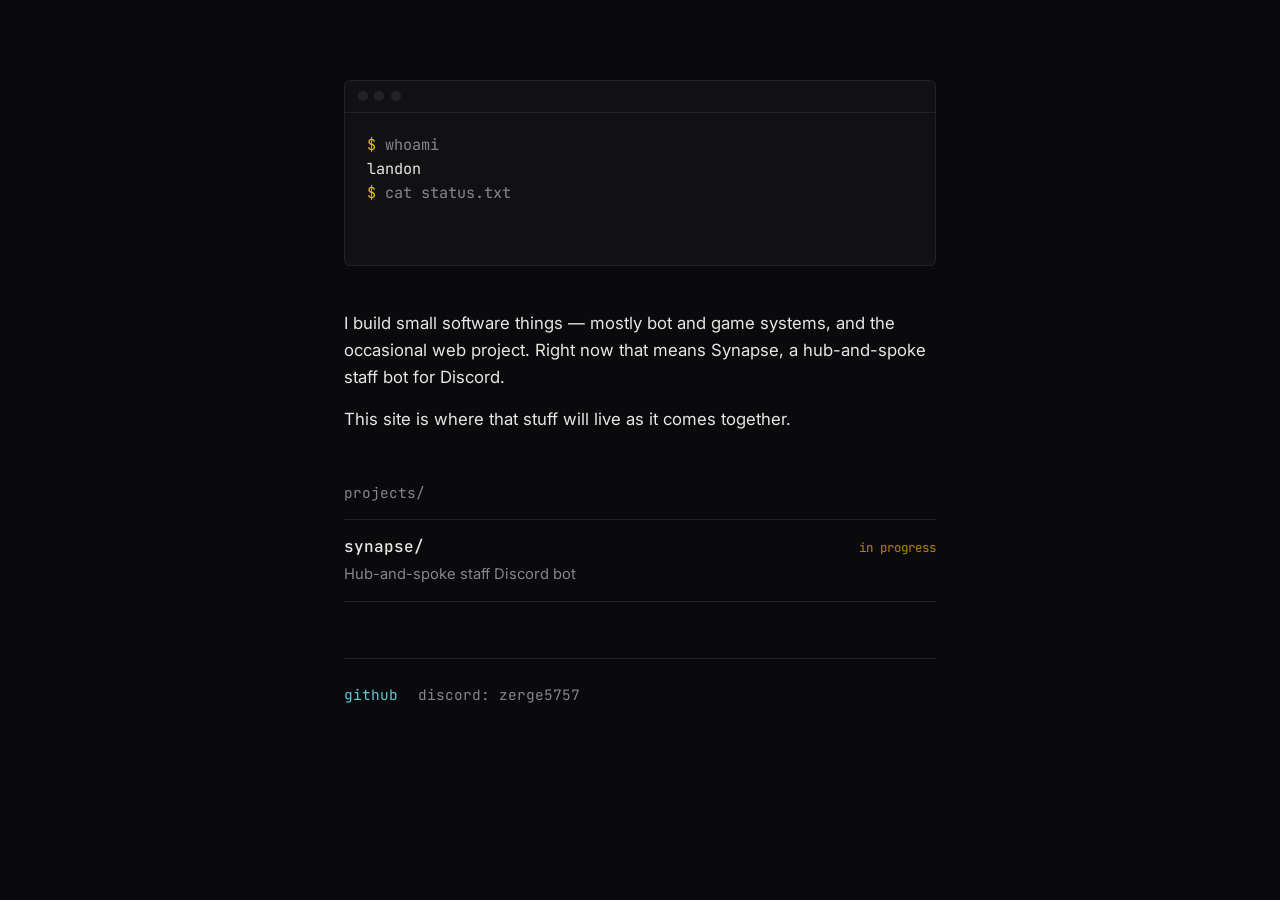
==== index.html @ 029aea65 "Add files via upload" ====
<!DOCTYPE html>
<html lang="en">
<head>
<meta charset="UTF-8">
<meta name="viewport" content="width=device-width, initial-scale=1.0">
<title>landonprojects</title>
<meta name="description" content="Landon's projects — bots, games, and small web things.">
<link rel="preconnect" href="https://fonts.googleapis.com">
<link rel="preconnect" href="https://fonts.gstatic.com" crossorigin>
<link href="https://fonts.googleapis.com/css2?family=JetBrains+Mono:wght@400;500;700&family=Inter:wght@400;500&display=swap" rel="stylesheet">
<style>
  :root {
    --bg: #0a0a0c;
    --bg-raised: #111114;
    --border: #232326;
    --amber: #ffb300;
    --amber-dim: #b8830a;
    --cyan: #5fc9d9;
    --text: #e8e6e1;
    --muted: #85858c;
    --mono: 'JetBrains Mono', ui-monospace, monospace;
    --sans: 'Inter', system-ui, sans-serif;
  }

  * { box-sizing: border-box; }

  html { color-scheme: dark; }

  body {
    margin: 0;
    background: var(--bg);
    color: var(--text);
    font-family: var(--sans);
    line-height: 1.6;
    -webkit-font-smoothing: antialiased;
  }

  a { color: var(--cyan); text-decoration: none; border-bottom: 1px solid transparent; }
  a:hover, a:focus-visible { border-bottom-color: var(--cyan); }
  a:focus-visible, button:focus-visible { outline: 2px solid var(--amber); outline-offset: 3px; }

  .wrap {
    max-width: 640px;
    margin: 0 auto;
    padding: 5rem 1.5rem 4rem;
  }

  /* ---------- terminal hero ---------- */

  .terminal {
    background: var(--bg-raised);
    border: 1px solid var(--border);
    border-radius: 6px;
    overflow: hidden;
    font-family: var(--mono);
    font-size: 0.95rem;
  }

  .terminal-bar {
    display: flex;
    gap: 0.4rem;
    padding: 0.65rem 0.8rem;
    border-bottom: 1px solid var(--border);
  }

  .dot {
    width: 10px;
    height: 10px;
    border-radius: 50%;
    background: var(--border);
  }

  .terminal-body {
    padding: 1.25rem 1.4rem 1.5rem;
    min-height: 9.5rem;
    white-space: pre-wrap;
    word-break: break-word;
  }

  .prompt { color: var(--amber); }
  .out { color: var(--text); }
  .dim { color: var(--muted); }

  .cursor {
    display: inline-block;
    width: 0.55em;
    height: 1em;
    background: var(--amber);
    vertical-align: text-bottom;
    animation: blink 1s steps(1) infinite;
  }

  @keyframes blink { 50% { opacity: 0; } }

  /* ---------- about ---------- */

  .about {
    margin-top: 2.75rem;
    font-size: 1.05rem;
    color: var(--text);
  }

  .about p { margin: 0 0 1rem; max-width: 62ch; }
  .about p:last-child { margin-bottom: 0; }

  /* ---------- projects ---------- */

  .projects { margin-top: 3rem; }

  .section-heading {
    font-family: var(--mono);
    font-size: 0.9rem;
    color: var(--muted);
    margin: 0 0 0.9rem;
  }

  .project-row {
    display: flex;
    align-items: baseline;
    justify-content: space-between;
    gap: 1rem;
    padding: 0.9rem 0;
    border-top: 1px solid var(--border);
  }

  .project-row:last-child { border-bottom: 1px solid var(--border); }

  .project-name {
    font-family: var(--mono);
    font-weight: 500;
    color: var(--text);
  }

  .project-desc {
    color: var(--muted);
    font-size: 0.92rem;
    margin-top: 0.2rem;
  }

  .project-status {
    font-family: var(--mono);
    font-size: 0.78rem;
    color: var(--amber-dim);
    white-space: nowrap;
    flex-shrink: 0;
  }

  /* ---------- footer ---------- */

  footer {
    margin-top: 3.5rem;
    padding-top: 1.5rem;
    border-top: 1px solid var(--border);
    display: flex;
    flex-wrap: wrap;
    gap: 1.25rem;
    font-family: var(--mono);
    font-size: 0.9rem;
  }

  .footer-item { color: var(--muted); }

  @media (max-width: 480px) {
    .wrap { padding: 3rem 1.25rem 3rem; }
    .project-row { flex-direction: column; gap: 0.15rem; }
  }

  @media (prefers-reduced-motion: reduce) {
    .cursor { animation: none; }
  }
</style>
</head>
<body>

<div class="wrap">

  <div class="terminal">
    <div class="terminal-bar">
      <span class="dot"></span><span class="dot"></span><span class="dot"></span>
    </div>
    <div class="terminal-body" id="term"></div>
  </div>

  <div class="about">
    <p>I build small software things — mostly bot and game systems, and the occasional web project. Right now that means Synapse, a hub-and-spoke staff bot for Discord.</p>
    <p>This site is where that stuff will live as it comes together.</p>
  </div>

  <div class="projects">
    <p class="section-heading">projects/</p>
    <div class="project-row">
      <div>
        <div class="project-name">synapse/</div>
        <div class="project-desc">Hub-and-spoke staff Discord bot</div>
      </div>
      <div class="project-status">in progress</div>
    </div>
  </div>

  <footer>
    <a href="https://github.com/Gameswithlandon" target="_blank" rel="noopener">github</a>
    <span class="footer-item">discord: zerge5757</span>
  </footer>

</div>

<script>
  const lines = [
    { type: 'prompt', text: 'whoami' },
    { type: 'out',    text: 'landon' },
    { type: 'prompt', text: 'cat status.txt' },
    { type: 'out',    text: 'building synapse — check back soon' },
  ];

  const term = document.getElementById('term');
  const reduceMotion = window.matchMedia('(prefers-reduced-motion: reduce)').matches;

  function render(instant) {
    term.innerHTML = '';
    if (instant) {
      lines.forEach(l => appendLine(l, true));
      appendCursorLine();
      return;
    }
    typeSequence();
  }

  function appendLine(l, instant) {
    const row = document.createElement('div');
    if (l.type === 'prompt') {
      row.innerHTML = '<span class="prompt">$</span> <span class="dim">' + l.text + '</span>';
    } else {
      row.innerHTML = '<span class="out">' + l.text + '</span>';
    }
    term.appendChild(row);
  }

  function appendCursorLine() {
    const row = document.createElement('div');
    row.innerHTML = '<span class="prompt">$</span> <span class="cursor"></span>';
    term.appendChild(row);
  }

  async function typeSequence() {
    for (const l of lines) {
      const row = document.createElement('div');
      term.appendChild(row);
      if (l.type === 'prompt') {
        row.innerHTML = '<span class="prompt">$</span> <span class="dim"></span>';
        const target = row.querySelector('.dim');
        await typeInto(target, l.text, 28);
        await sleep(220);
      } else {
        row.innerHTML = '<span class="out"></span>';
        const target = row.querySelector('.out');
        await typeInto(target, l.text, 12);
        await sleep(160);
      }
    }
    appendCursorLine();
  }

  function typeInto(el, text, speed) {
    return new Promise(resolve => {
      let i = 0;
      const id = setInterval(() => {
        el.textContent = text.slice(0, ++i);
        if (i >= text.length) { clearInterval(id); resolve(); }
      }, speed);
    });
  }

  function sleep(ms) { return new Promise(r => setTimeout(r, ms)); }

  render(reduceMotion);
</script>

</body>
</html>
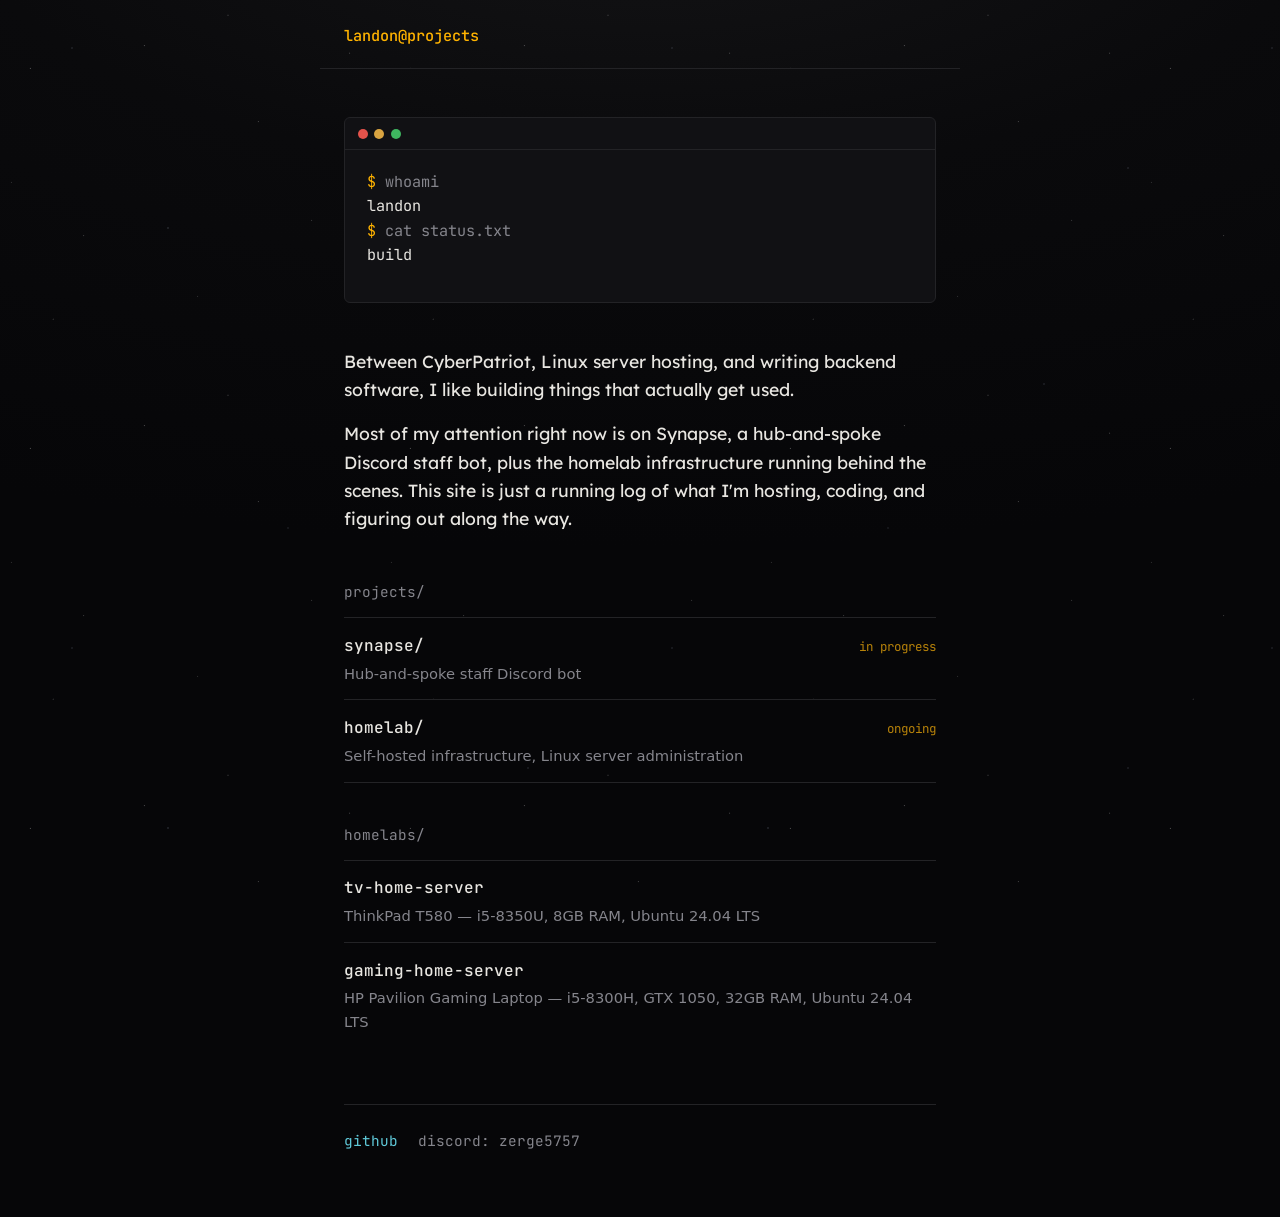
==== commit 565f3e4a: "Revise title, meta tags, and styles in index.html Updated the title and meta description for improve" ====
--- a/index.html
+++ b/index.html
@@ -3,11 +3,20 @@
 <head>
 <meta charset="UTF-8">
 <meta name="viewport" content="width=device-width, initial-scale=1.0">
-<title>landonprojects</title>
-<meta name="description" content="Landon's projects — bots, games, and small web things.">
+<title>Landon Projects</title>
+<meta name="description" content="Landon — backend software, Linux hosting, and Discord bots.">
+<meta name="theme-color" content="#0a0a0c">
+<link rel="icon" href="data:image/svg+xml,%3Csvg xmlns='http://www.w3.org/2000/svg' viewBox='0 0 32 32'%3E%3Crect width='32' height='32' rx='6' fill='%230a0a0c'/%3E%3Ctext x='7' y='23' font-family='monospace' font-size='20' fill='%23ffb300'%3E%3E%3C/text%3E%3C/svg%3E">
+<meta property="og:title" content="Landon Projects">
+<meta property="og:description" content="Landon — backend software, Linux hosting, and Discord bots.">
+<meta property="og:type" content="website">
+<meta property="og:url" content="https://landonprojects.com">
+<meta name="twitter:card" content="summary">
+<meta name="twitter:title" content="Landon Projects">
+<meta name="twitter:description" content="Landon — backend software, Linux hosting, and Discord bots.">
 <link rel="preconnect" href="https://fonts.googleapis.com">
 <link rel="preconnect" href="https://fonts.gstatic.com" crossorigin>
-<link href="https://fonts.googleapis.com/css2?family=JetBrains+Mono:wght@400;500;700&family=Inter:wght@400;500&display=swap" rel="stylesheet">
+<link href="https://fonts.googleapis.com/css2?family=JetBrains+Mono:wght@400;500;700&family=Lexend:wght@400;500&display=swap" rel="stylesheet">
 <style>
   :root {
     --bg: #0a0a0c;
@@ -19,7 +28,8 @@
     --text: #e8e6e1;
     --muted: #85858c;
     --mono: 'JetBrains Mono', ui-monospace, monospace;
-    --sans: 'Inter', system-ui, sans-serif;
+    --accent: 'Lexend', system-ui, sans-serif;
+    --sans: system-ui, sans-serif;
   }
 
   * { box-sizing: border-box; }
@@ -28,11 +38,51 @@
 
   body {
     margin: 0;
-    background: var(--bg);
+    position: relative;
+    background: radial-gradient(ellipse 120% 55% at 50% -10%, #141416 0%, #0a0a0c 45%, #060608 100%);
     color: var(--text);
     font-family: var(--sans);
     line-height: 1.6;
     -webkit-font-smoothing: antialiased;
+    min-height: 100vh;
+  }
+
+  body::before,
+  body::after {
+    content: '';
+    position: fixed;
+    inset: 0;
+    pointer-events: none;
+    z-index: 0;
+  }
+
+  body::before {
+    background-image:
+      radial-gradient(1px 1px at 8% 18%, rgba(255,255,255,0.55), transparent 100%),
+      radial-gradient(1px 1px at 22% 62%, rgba(255,255,255,0.4), transparent 100%),
+      radial-gradient(1px 1px at 38% 12%, rgba(255,255,255,0.5), transparent 100%),
+      radial-gradient(1px 1px at 52% 78%, rgba(255,255,255,0.3), transparent 100%),
+      radial-gradient(1px 1px at 68% 32%, rgba(255,255,255,0.45), transparent 100%),
+      radial-gradient(1px 1px at 82% 58%, rgba(255,255,255,0.35), transparent 100%),
+      radial-gradient(1px 1px at 14% 84%, rgba(255,255,255,0.4), transparent 100%),
+      radial-gradient(1px 1px at 92% 14%, rgba(255,255,255,0.45), transparent 100%),
+      radial-gradient(1px 1px at 3% 48%, rgba(255,255,255,0.3), transparent 100%),
+      radial-gradient(1px 1px at 60% 4%, rgba(255,255,255,0.45), transparent 100%);
+    background-repeat: repeat;
+    background-size: 380px 380px;
+    opacity: 0.55;
+  }
+
+  body::after {
+    background-image:
+      radial-gradient(1.5px 1.5px at 28% 38%, rgba(210,225,255,0.5), transparent 100%),
+      radial-gradient(1.5px 1.5px at 74% 64%, rgba(210,225,255,0.4), transparent 100%),
+      radial-gradient(1.5px 1.5px at 48% 88%, rgba(210,225,255,0.35), transparent 100%),
+      radial-gradient(1.5px 1.5px at 12% 8%, rgba(210,225,255,0.4), transparent 100%),
+      radial-gradient(1.5px 1.5px at 88% 28%, rgba(210,225,255,0.4), transparent 100%);
+    background-repeat: repeat;
+    background-size: 600px 600px;
+    opacity: 0.4;
   }
 
   a { color: var(--cyan); text-decoration: none; border-bottom: 1px solid transparent; }
@@ -40,9 +90,42 @@
   a:focus-visible, button:focus-visible { outline: 2px solid var(--amber); outline-offset: 3px; }
 
   .wrap {
+    position: relative;
+    z-index: 1;
     max-width: 640px;
     margin: 0 auto;
-    padding: 5rem 1.5rem 4rem;
+    padding: 3rem 1.5rem 4rem;
+  }
+
+  /* ---------- topbar ---------- */
+
+  .topbar {
+    position: relative;
+    z-index: 1;
+    max-width: 640px;
+    margin: 0 auto;
+    padding: 1.5rem 1.5rem 1.25rem;
+    display: flex;
+    align-items: center;
+    justify-content: space-between;
+    border-bottom: 1px solid var(--border);
+  }
+
+  .brand {
+    font-family: var(--mono);
+    font-size: 0.95rem;
+    font-weight: 500;
+    color: var(--amber);
+    border-bottom: none;
+  }
+
+  .brand:hover, .brand:focus-visible { border-bottom: none; opacity: 0.8; }
+
+  .topnav {
+    display: flex;
+    gap: 1.25rem;
+    font-family: var(--mono);
+    font-size: 0.85rem;
   }
 
   /* ---------- terminal hero ---------- */
@@ -67,8 +150,19 @@
     width: 10px;
     height: 10px;
     border-radius: 50%;
-    background: var(--border);
-  }
+    transition: transform 0.15s ease, box-shadow 0.15s ease;
+  }
+
+  .dot:hover { transform: scale(1.25); }
+
+  .dot--red { background: #e5534b; }
+  .dot--red:hover { box-shadow: 0 0 6px 1px rgba(229, 83, 75, 0.65); }
+
+  .dot--yellow { background: #d9a441; }
+  .dot--yellow:hover { box-shadow: 0 0 6px 1px rgba(217, 164, 65, 0.65); }
+
+  .dot--green { background: #3fb660; }
+  .dot--green:hover { box-shadow: 0 0 6px 1px rgba(63, 182, 96, 0.65); }
 
   .terminal-body {
     padding: 1.25rem 1.4rem 1.5rem;
@@ -96,7 +190,9 @@
 
   .about {
     margin-top: 2.75rem;
-    font-size: 1.05rem;
+    font-family: var(--accent);
+    font-size: 1.1rem;
+    font-weight: 400;
     color: var(--text);
   }
 
@@ -106,6 +202,8 @@
   /* ---------- projects ---------- */
 
   .projects { margin-top: 3rem; }
+
+  .now { margin-top: 2.5rem; }
 
   .section-heading {
     font-family: var(--mono);
@@ -160,30 +258,52 @@
 
   .footer-item { color: var(--muted); }
 
+  .sr-only {
+    position: absolute;
+    width: 1px;
+    height: 1px;
+    padding: 0;
+    margin: -1px;
+    overflow: hidden;
+    clip: rect(0, 0, 0, 0);
+    white-space: nowrap;
+    border: 0;
+  }
+
   @media (max-width: 480px) {
     .wrap { padding: 3rem 1.25rem 3rem; }
+    .topbar { padding: 1.25rem 1.25rem 1rem; }
     .project-row { flex-direction: column; gap: 0.15rem; }
   }
 
   @media (prefers-reduced-motion: reduce) {
     .cursor { animation: none; }
+    .dot:hover { transform: none; }
   }
 </style>
 </head>
 <body>
 
+<header class="topbar">
+  <a class="brand" href="/">landon@projects</a>
+  <nav class="topnav" aria-label="Primary">
+    <!-- nav items go here -->
+  </nav>
+</header>
+
 <div class="wrap">
 
   <div class="terminal">
     <div class="terminal-bar">
-      <span class="dot"></span><span class="dot"></span><span class="dot"></span>
+      <span class="dot dot--red"></span><span class="dot dot--yellow"></span><span class="dot dot--green"></span>
     </div>
-    <div class="terminal-body" id="term"></div>
+    <div class="terminal-body" id="term" aria-hidden="true"></div>
   </div>
+  <p class="sr-only">Landon. Building Synapse and tending the homelab — more soon.</p>
 
   <div class="about">
-    <p>I build small software things — mostly bot and game systems, and the occasional web project. Right now that means Synapse, a hub-and-spoke staff bot for Discord.</p>
-    <p>This site is where that stuff will live as it comes together.</p>
+    <p>Between CyberPatriot, Linux server hosting, and writing backend software, I like building things that actually get used.</p>
+    <p>Most of my attention right now is on Synapse, a hub-and-spoke Discord staff bot, plus the homelab infrastructure running behind the scenes. This site is just a running log of what I'm hosting, coding, and figuring out along the way.</p>
   </div>
 
   <div class="projects">
@@ -195,7 +315,29 @@
       </div>
       <div class="project-status">in progress</div>
     </div>
+    <div class="project-row">
+      <div>
+        <div class="project-name">homelab/</div>
+        <div class="project-desc">Self-hosted infrastructure, Linux server administration</div>
+      </div>
+      <div class="project-status">ongoing</div>
+    </div>
   </div>
+
+  <div class="now">
+    <p class="section-heading">homelabs/</p>
+    <div class="project-row">
+      <div>
+        <div class="project-name">tv-home-server</div>
+        <div class="project-desc">ThinkPad T580 — i5-8350U, 8GB RAM, Ubuntu 24.04 LTS</div>
+      </div>
+    </div>
+    <div class="project-row">
+      <div>
+        <div class="project-name">gaming-home-server</div>
+        <div class="project-desc">HP Pavilion Gaming Laptop — i5-8300H, GTX 1050, 32GB RAM, Ubuntu 24.04 LTS</div>
+      </div>
+    </div>
 
   <footer>
     <a href="https://github.com/Gameswithlandon" target="_blank" rel="noopener">github</a>
@@ -209,7 +351,7 @@
     { type: 'prompt', text: 'whoami' },
     { type: 'out',    text: 'landon' },
     { type: 'prompt', text: 'cat status.txt' },
-    { type: 'out',    text: 'building synapse — check back soon' },
+    { type: 'out',    text: 'building synapse, tending the homelab — more soon' },
   ];
 
   const term = document.getElementById('term');
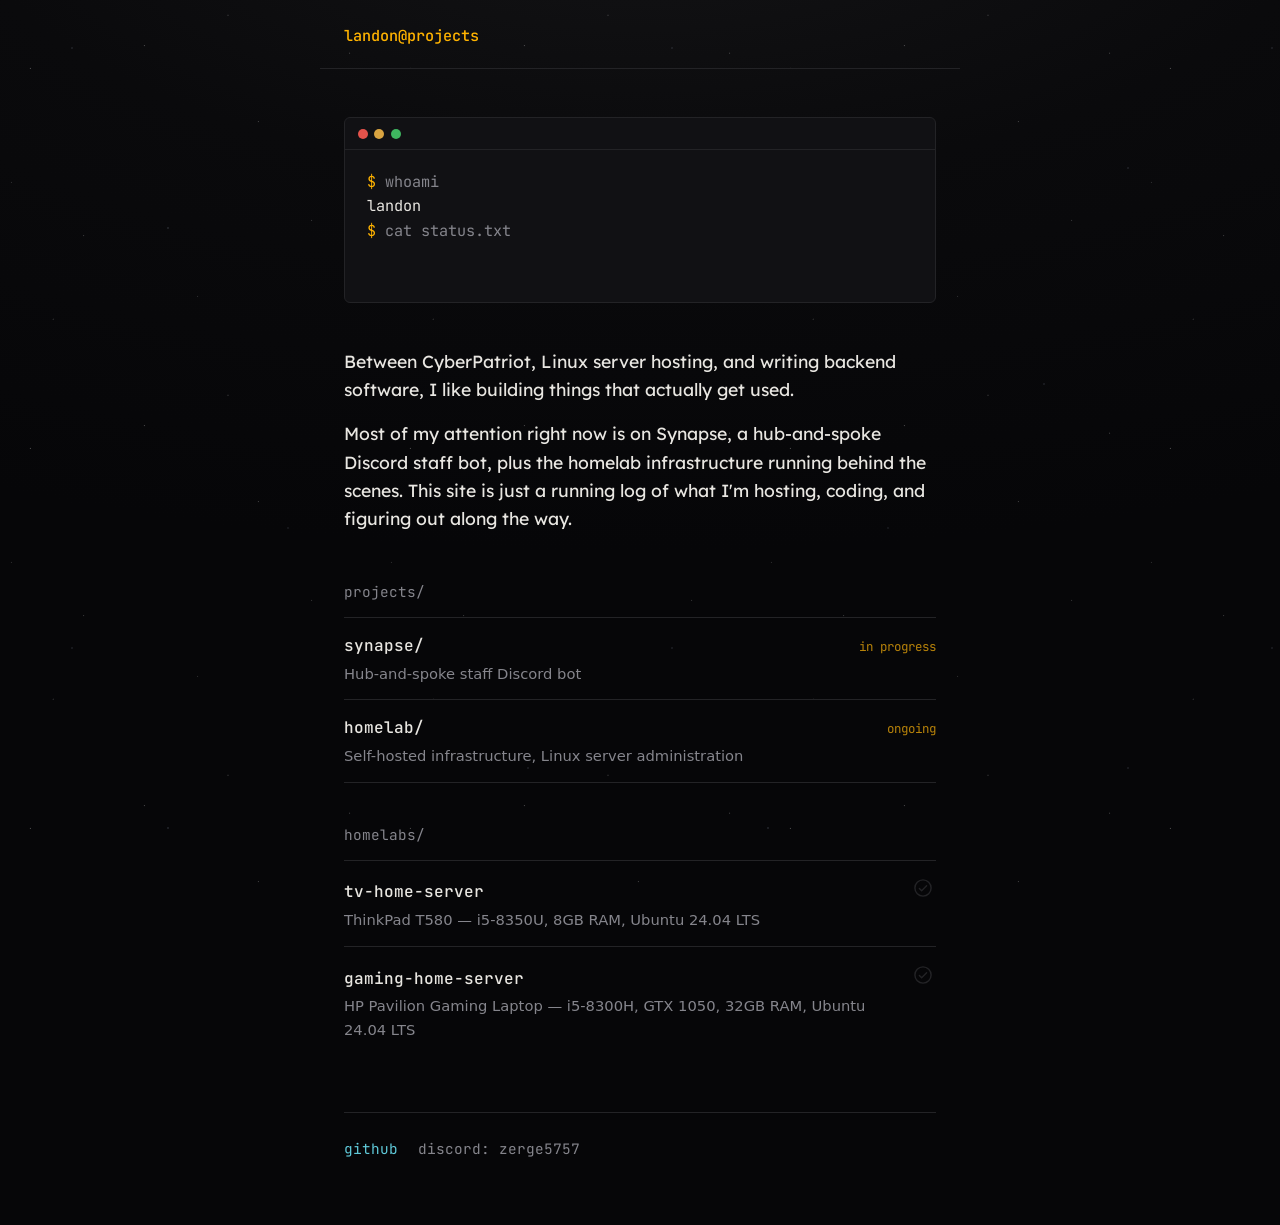
==== commit b37b5966: "Implement status checkmark buttons Added status checkmark buttons with dynamic status updates." ====
--- a/index.html
+++ b/index.html
@@ -205,6 +205,75 @@
 
   .now { margin-top: 2.5rem; }
 
+  /* ---------- status checkmark ---------- */
+
+  .status-btn {
+    position: relative;
+    display: inline-flex;
+    align-items: center;
+    justify-content: center;
+    width: 26px;
+    height: 26px;
+    padding: 0;
+    border: none;
+    background: none;
+    cursor: pointer;
+    flex-shrink: 0;
+    -webkit-tap-highlight-color: transparent;
+  }
+
+  .status-icon {
+    width: 18px;
+    height: 18px;
+  }
+
+  .status-icon circle,
+  .status-icon path {
+    fill: none;
+    stroke: var(--border);
+    stroke-width: 1.6;
+    stroke-linecap: round;
+    stroke-linejoin: round;
+    transition: stroke 0.2s ease;
+  }
+
+  .status-btn[data-status="up"] .status-icon circle,
+  .status-btn[data-status="up"] .status-icon path { stroke: #3fb660; }
+
+  .status-btn[data-status="down"] .status-icon circle,
+  .status-btn[data-status="down"] .status-icon path { stroke: #e5534b; }
+
+  .status-btn[data-status="late"] .status-icon circle,
+  .status-btn[data-status="late"] .status-icon path { stroke: #d9a441; }
+
+  .status-tip {
+    position: absolute;
+    bottom: calc(100% + 8px);
+    right: 0;
+    background: var(--bg-raised);
+    border: 1px solid var(--border);
+    color: var(--text);
+    font-family: var(--mono);
+    font-size: 0.75rem;
+    white-space: nowrap;
+    padding: 0.35rem 0.6rem;
+    border-radius: 4px;
+    opacity: 0;
+    visibility: hidden;
+    transform: translateY(4px);
+    transition: opacity 0.15s ease, transform 0.15s ease, visibility 0.15s;
+    pointer-events: none;
+    z-index: 2;
+  }
+
+  .status-btn:hover .status-tip,
+  .status-btn:focus-visible .status-tip,
+  .status-btn.show-tip .status-tip {
+    opacity: 1;
+    visibility: visible;
+    transform: translateY(0);
+  }
+
   .section-heading {
     font-family: var(--mono);
     font-size: 0.9rem;
@@ -331,12 +400,26 @@
         <div class="project-name">tv-home-server</div>
         <div class="project-desc">ThinkPad T580 — i5-8350U, 8GB RAM, Ubuntu 24.04 LTS</div>
       </div>
+      <button class="status-btn" type="button" data-status="unknown" data-key="tv" aria-label="Status: checking">
+        <svg class="status-icon" viewBox="0 0 20 20" aria-hidden="true">
+          <circle cx="10" cy="10" r="9"></circle>
+          <path d="M6 10.5l2.5 2.5L14 7.5"></path>
+        </svg>
+        <span class="status-tip" role="tooltip">Checking…</span>
+      </button>
     </div>
     <div class="project-row">
       <div>
         <div class="project-name">gaming-home-server</div>
         <div class="project-desc">HP Pavilion Gaming Laptop — i5-8300H, GTX 1050, 32GB RAM, Ubuntu 24.04 LTS</div>
       </div>
+      <button class="status-btn" type="button" data-status="unknown" data-key="gaming" aria-label="Status: checking">
+        <svg class="status-icon" viewBox="0 0 20 20" aria-hidden="true">
+          <circle cx="10" cy="10" r="9"></circle>
+          <path d="M6 10.5l2.5 2.5L14 7.5"></path>
+        </svg>
+        <span class="status-tip" role="tooltip">Checking…</span>
+      </button>
     </div>
 
   <footer>
@@ -415,6 +498,41 @@
   function sleep(ms) { return new Promise(r => setTimeout(r, ms)); }
 
   render(reduceMotion);
+
+  async function loadStatus(key, url) {
+    const btn = document.querySelector('.status-btn[data-key="' + key + '"]');
+    const tip = btn.querySelector('.status-tip');
+    try {
+      const res = await fetch(url, { cache: 'no-store' });
+      if (!res.ok) throw new Error('bad response');
+      const data = await res.json();
+      const label = data.status === 'up' ? 'Up' : data.status === 'down' ? 'Down' : 'Late';
+      btn.dataset.status = data.status;
+      tip.textContent = label;
+      btn.setAttribute('aria-label', 'Status: ' + label);
+    } catch (err) {
+      btn.dataset.status = 'unknown';
+      tip.textContent = 'Status unavailable';
+      btn.setAttribute('aria-label', 'Status unavailable');
+    }
+  }
+
+  loadStatus('tv', 'https://healthchecks.io/b/2/485c571d-6160-4fbe-991f-352c698fd121.json');
+  loadStatus('gaming', 'https://healthchecks.io/b/2/1d405c80-7b74-495e-ab53-1682a0df8ab9.json');
+
+  document.querySelectorAll('.status-btn').forEach(function (btn) {
+    btn.addEventListener('click', function () {
+      const isOpen = btn.classList.contains('show-tip');
+      document.querySelectorAll('.status-btn.show-tip').forEach(function (b) { b.classList.remove('show-tip'); });
+      if (!isOpen) btn.classList.add('show-tip');
+    });
+  });
+
+  document.addEventListener('click', function (e) {
+    if (!e.target.closest('.status-btn')) {
+      document.querySelectorAll('.status-btn.show-tip').forEach(function (b) { b.classList.remove('show-tip'); });
+    }
+  });
 </script>
 
 </body>
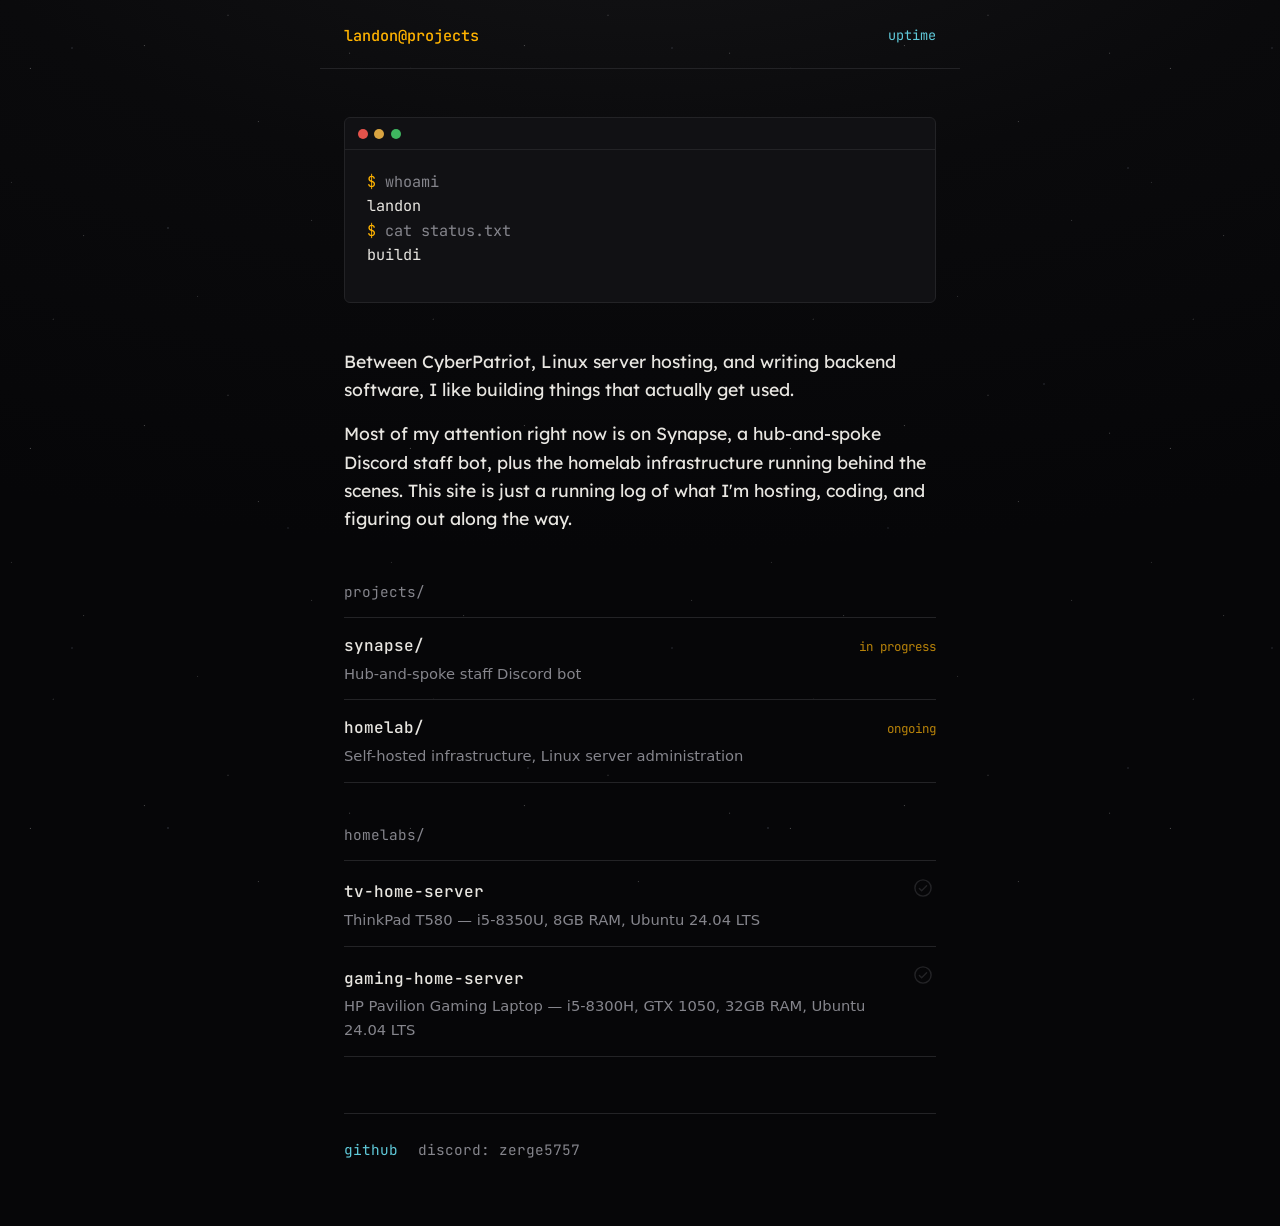
==== commit 116a7db5: "Add files via upload" ====
--- a/index.html
+++ b/index.html
@@ -356,7 +356,7 @@
 <header class="topbar">
   <a class="brand" href="/">landon@projects</a>
   <nav class="topnav" aria-label="Primary">
-    <!-- nav items go here -->
+    <a href="/uptime.html">uptime</a>
   </nav>
 </header>
 
@@ -421,6 +421,7 @@
         <span class="status-tip" role="tooltip">Checking…</span>
       </button>
     </div>
+  </div>
 
   <footer>
     <a href="https://github.com/Gameswithlandon" target="_blank" rel="noopener">github</a>
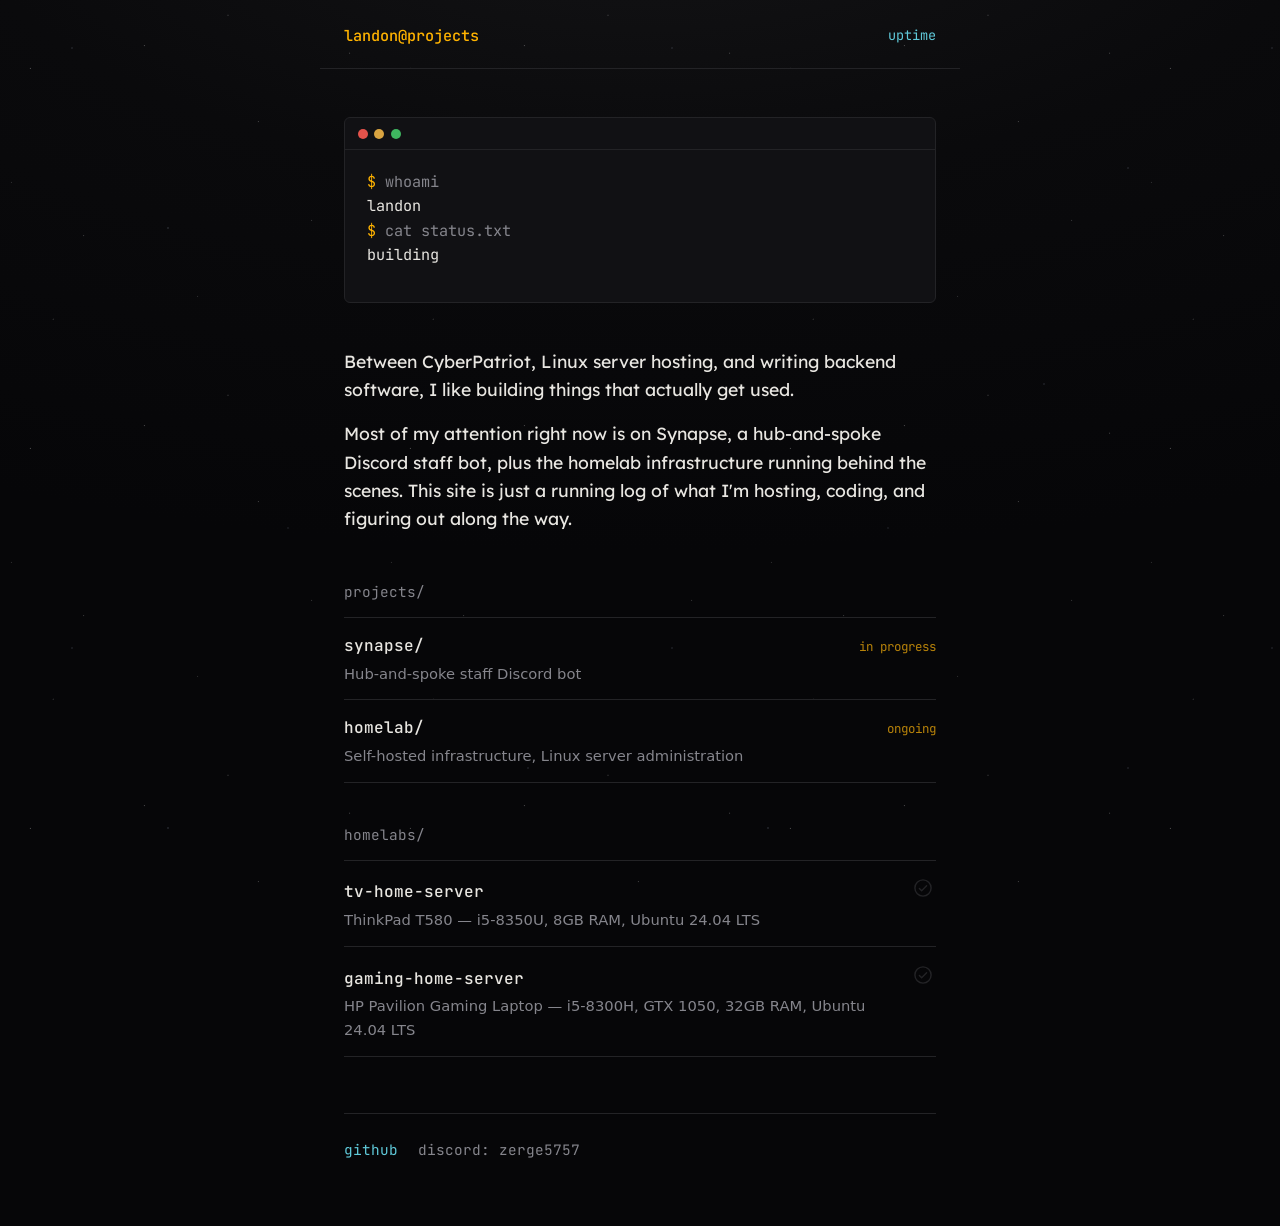
==== commit a4becc4b: "Add files via upload" ====
--- a/index.html
+++ b/index.html
@@ -17,6 +17,7 @@
 <link rel="preconnect" href="https://fonts.googleapis.com">
 <link rel="preconnect" href="https://fonts.gstatic.com" crossorigin>
 <link href="https://fonts.googleapis.com/css2?family=JetBrains+Mono:wght@400;500;700&family=Lexend:wght@400;500&display=swap" rel="stylesheet">
+<!-- Cloudflare Web Analytics: paste the <script defer src="https://static.cloudflareinsights.com/..."> snippet here -->
 <style>
   :root {
     --bg: #0a0a0c;
